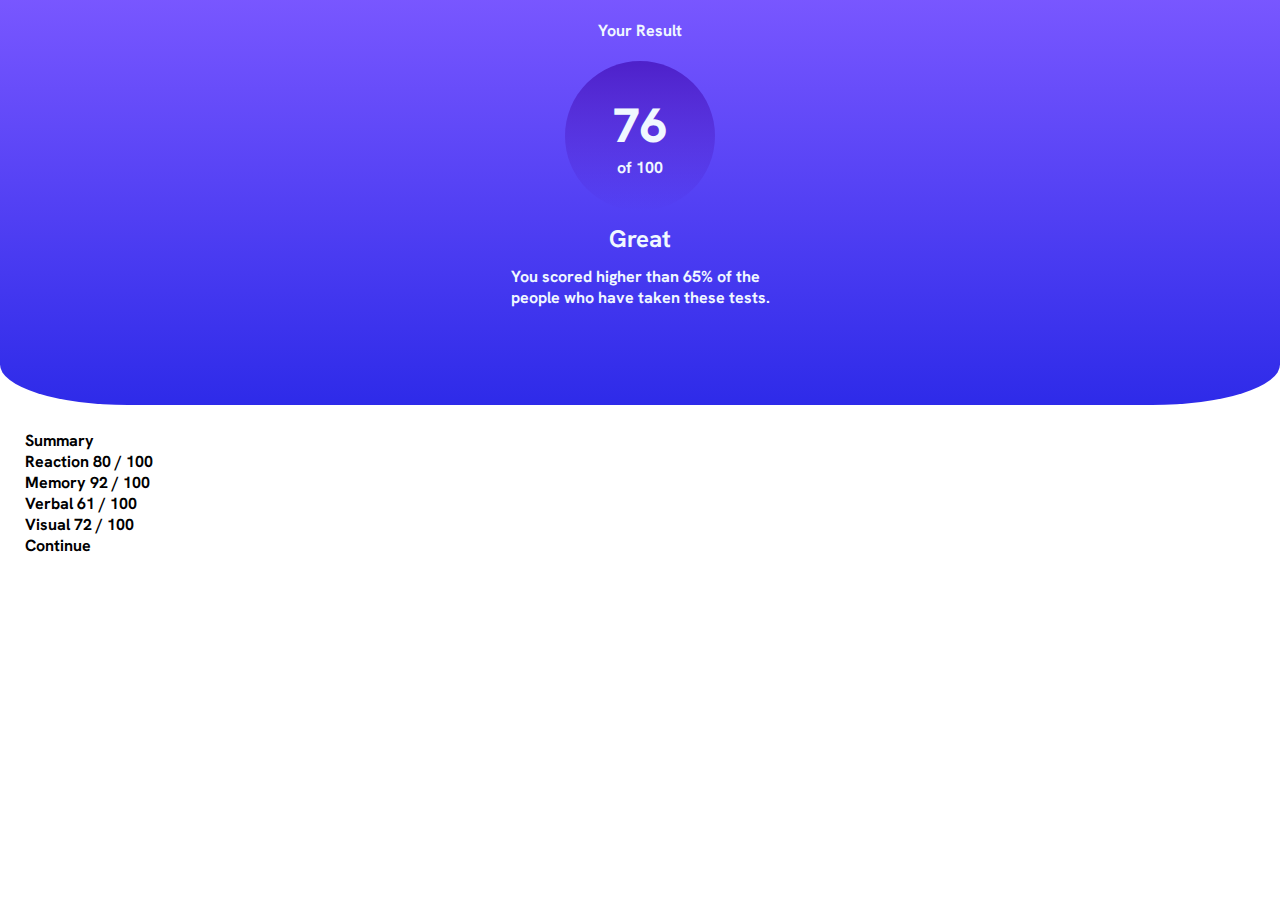
==== Results-summary-component/index.html @ 21e8bda1 "result card" ====
<!DOCTYPE html>
<html lang="en">
  <head>
    <meta charset="UTF-8" />
    <meta name="viewport" content="width=device-width, initial-scale=1.0" />
    <link rel="stylesheet" href="styles.css" />
    <!-- displays site properly based on user's device -->

    <link
      rel="icon"
      type="image/png"
      sizes="32x32"
      href="./assets/images/favicon-32x32.png"
    />

    <title>Frontend Mentor | Results summary component</title>

    </style>
  </head>
  <body>
    <div id="wrapper">
      <div id="result" class="card result">
        <div id="result-title">
          Your Result
        </div>
        <div class="circle">
          <div id="number">76</div>
          of 100
        </div>

        <div id="result-sub">Great</div>
        <div class="result-text">
          You scored higher than 65% of the <br />
          people who have taken these tests.
        </div>
      </div>

      <div id="summary">
        <div class="sum-title">Summary</div>

        <div class="pill">Reaction 80 / 100</div>
        <div class="pill">Memory 92 / 100</div>
        <div class="pill">Verbal 61 / 100</div>
        <div class="pill">Visual 72 / 100</div>

        <div class="btn">Continue</div>
      </div>
    </div>

    <!-- <div class="attribution">
      Challenge by
      <a href="https://www.frontendmentor.io?ref=challenge" target="_blank"
        >Frontend Mentor</a
      >. Coded by <a href="#">Your Name Here</a>.
    </div> -->
  </body>
</html>
---- Results-summary-component/styles.css ----
@import url('https://fonts.googleapis.com/css2?family=Hanken+Grotesk:wght@500;700;800&display=swap');

body {
  color: aliceblue;
  font-family: 'Hanken Grotesk', sans-serif;
  margin: 0;
  font-weight: 700;
}

.circle {
  align-items: center;
  background: linear-gradient(
    to bottom,
    hsla(256, 72%, 46%, 1),
    hsla(241, 72%, 46%, 0)
  );
  border-radius: 50%;
  display: flex;
  flex-direction: column;
  height: 150px;
  justify-content: center;
  width: 150px;
}

#number {
  font-size: 3rem;
  font-weight: 800;
}

#result {
  align-items: center;
  background: linear-gradient(
    to bottom,
    hsl(252, 100%, 67%),
    hsl(241, 81%, 54%)
  );
  border-radius: 0% 0% 10% 10%;
  display: flex;
  flex-direction: column;
  height: 45vh;
}

#result-title {
  margin: 20px;
}
#result-sub {
  font-size: 1.5rem;
  margin: 12px;
}

#summary {
  color: black;
  height: 100%;
  margin: 25px;
}

#wrapper {
  min-width: 320px;
}
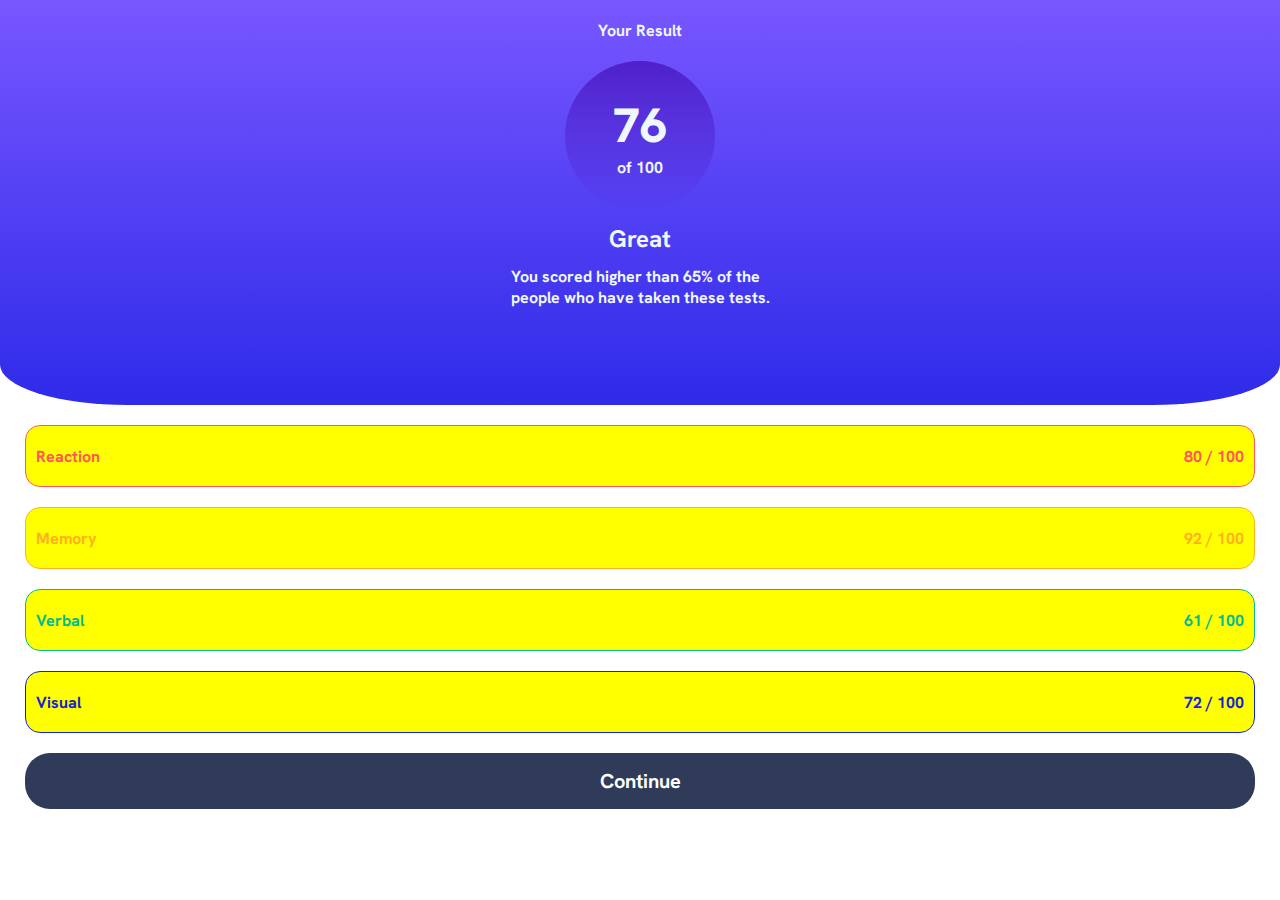
==== commit 9ff3703e: "g" ====
--- a/Results-summary-component/index.html
+++ b/Results-summary-component/index.html
@@ -36,12 +36,24 @@
       </div>
 
       <div id="summary">
-        <div class="sum-title">Summary</div>
+        <div class="pill" style='color: #ff5757; background: '>
+          <div class="sum-left">Reaction</div>
+          <div class="sum-right">80 / 100</div>
+        </div>
 
-        <div class="pill">Reaction 80 / 100</div>
-        <div class="pill">Memory 92 / 100</div>
-        <div class="pill">Verbal 61 / 100</div>
-        <div class="pill">Visual 72 / 100</div>
+        <div class="pill" style='color: #ffb01f'> 
+          <div class="sum-left">Memory</div>
+          <div class="sum-right">92 / 100</div>
+        </div>
+
+        <div class="pill" style='color: #00bd91'>
+          <div class="sum-left">Verbal</div>
+          <div class="sum-right">61 / 100</div>
+      </div>
+        <div class="pill" style='color: #1125d4'>
+          <div class="sum-left">Visual</div>
+          <div class="sum-right">72 / 100</div>
+        </div>
 
         <div class="btn">Continue</div>
       </div>
--- a/Results-summary-component/styles.css
+++ b/Results-summary-component/styles.css
@@ -1,10 +1,25 @@
 @import url('https://fonts.googleapis.com/css2?family=Hanken+Grotesk:wght@500;700;800&display=swap');
+
+/* :root {
+    --reaction
+} */
 
 body {
   color: aliceblue;
   font-family: 'Hanken Grotesk', sans-serif;
   margin: 0;
   font-weight: 700;
+}
+
+.btn {
+  align-items: center;
+  background: hsl(224, 30%, 27%);
+  border-radius: 25px;
+  color: hsl(0, 0%, 100%);
+  display: flex;
+  font-size: 1.25rem;
+  height: 3.5rem;
+  justify-content: center;
 }
 
 .circle {
@@ -25,6 +40,20 @@
 #number {
   font-size: 3rem;
   font-weight: 800;
+}
+
+.pill {
+  align-items: center;
+  background: yellow;
+  border: 1px solid;
+  border-radius: 15px;
+  display: flex;
+  flex-direction: row;
+  font-size: 1rem;
+  height: 50px;
+  justify-content: space-between;
+  margin: 20px 0px;
+  padding: 5px 10px;
 }
 
 #result {
@@ -49,11 +78,49 @@
 }
 
 #summary {
-  color: black;
+  /* color: black; */
+  font-size: 1.25rem;
   height: 100%;
-  margin: 25px;
+  margin: 0px 25px;
+}
+
+#sum-title {
+  margin: 20px 0px;
 }
 
 #wrapper {
   min-width: 320px;
 }
+
+.sample-heading {
+  padding: 1em;
+  border: 0.25em solid;
+  position: relative;
+}
+
+.sample-heading::before,
+.sample-heading::after {
+  content: '';
+  display: block;
+  position: absolute;
+  background: #fff;
+}
+
+.sample-heading::before {
+  top: -0.3em;
+  bottom: -0.3em;
+  left: 1em;
+  right: 1em;
+}
+
+.sample-heading::after {
+  left: -0.3em;
+  right: -0.3em;
+  top: 1em;
+  bottom: 1em;
+}
+
+.sample-heading .heading {
+  position: relative;
+  z-index: 1;
+}
